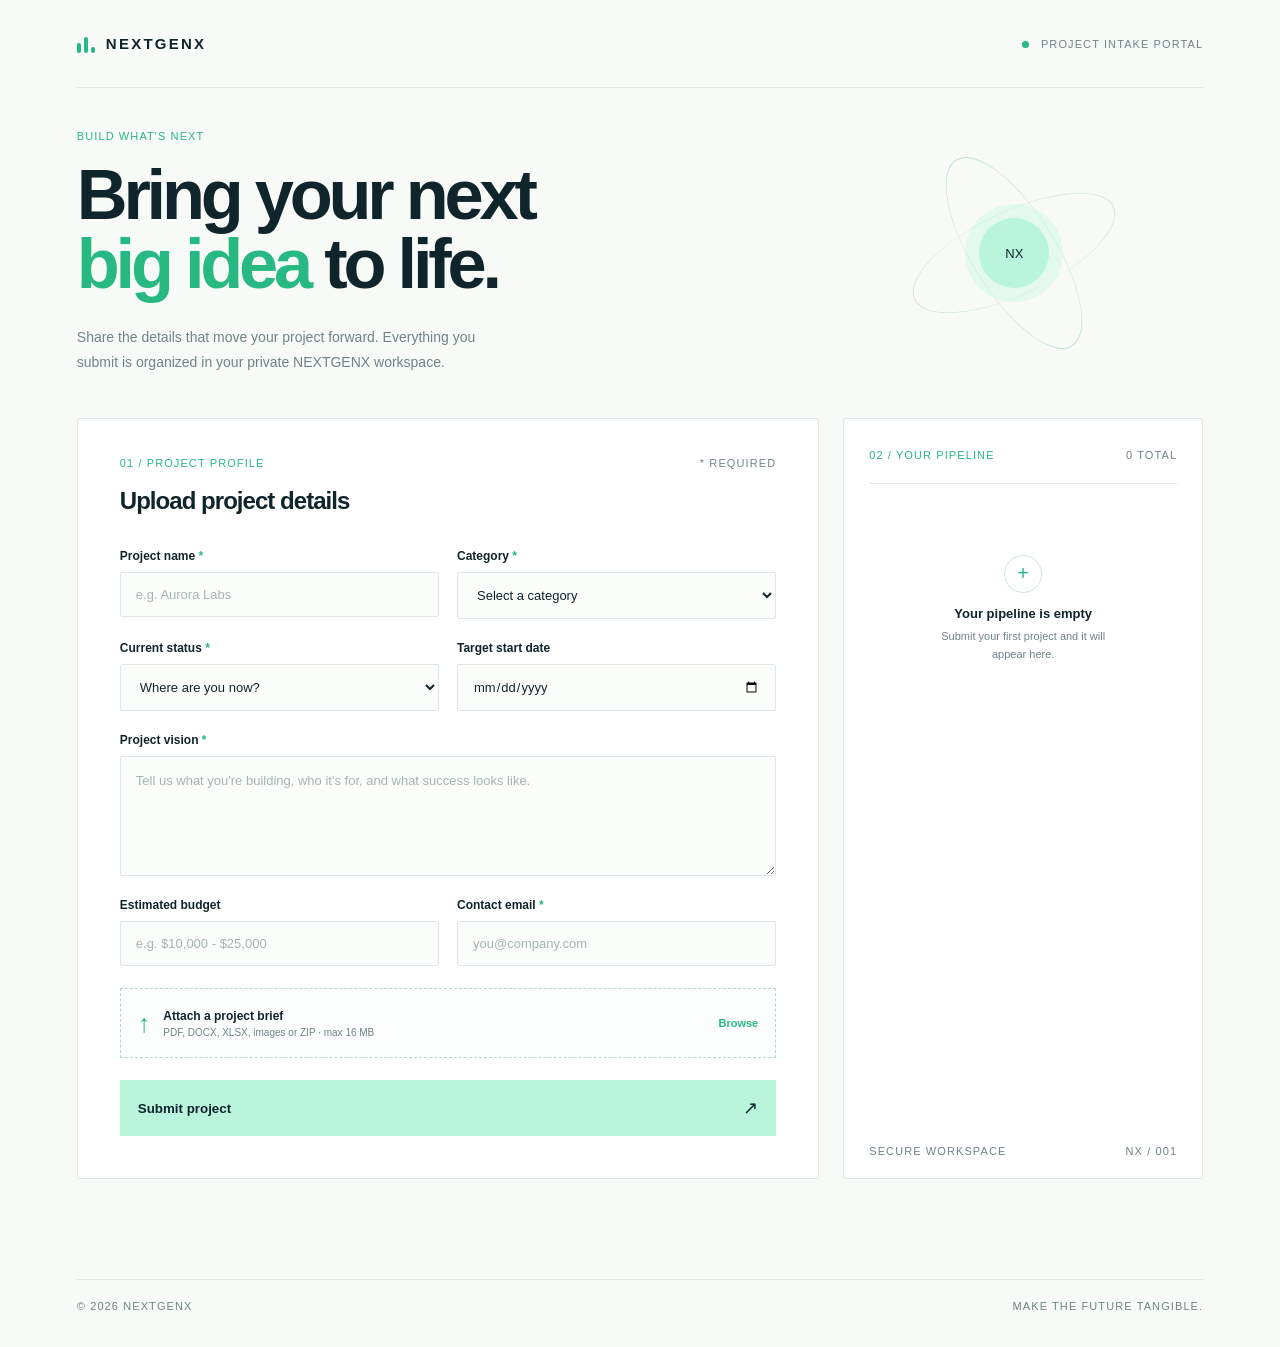
==== index.html @ 1425e34a "Publish NEXTGENX project page Co-authored-by: Copilot App <223556219+Copilot@users.noreply.github.co" ====
<!doctype html>
<html lang="en">
<head>
  <meta charset="utf-8">
  <meta name="viewport" content="width=device-width, initial-scale=1">
  <title>NEXTGENX | Project workspace</title>
  <style>
    :root {
      --ink: #10252b;
      --muted: #718388;
      --line: #dfe8e7;
      --mint: #b9f4dd;
      --mint-dark: #27b981;
      --cream: #f7faf7;
      --white: #fff;
    }

    * { box-sizing: border-box; }
    body { margin: 0; color: var(--ink); background: var(--cream); font-family: Arial, sans-serif; }
    .page-shell { max-width: 1280px; margin: auto; padding: 0 6vw; }
    .topbar { height: 88px; display: flex; align-items: center; justify-content: space-between; border-bottom: 1px solid var(--line); }
    .brand { display: flex; align-items: center; gap: 11px; color: var(--ink); font-size: 15px; font-weight: 800; letter-spacing: .15em; }
    .brand-mark { display: flex; align-items: end; gap: 3px; height: 19px; }
    .brand-mark i { display: block; width: 4px; background: var(--mint-dark); border-radius: 3px; }
    .brand-mark i:nth-child(1) { height: 10px; }
    .brand-mark i:nth-child(2) { height: 16px; }
    .brand-mark i:nth-child(3) { height: 6px; }
    .topbar-note, .project-count, .required-note, .eyebrow, .side-footer, footer {
      color: var(--muted); font-size: 11px; letter-spacing: .1em; text-transform: uppercase;
    }
    .pulse { display: inline-block; width: 7px; height: 7px; margin-right: 8px; background: var(--mint-dark); border-radius: 50%; }
    .hero { min-height: 330px; display: flex; align-items: center; justify-content: space-between; }
    .eyebrow { margin: 0 0 18px; color: var(--mint-dark); }
    h1 { margin: 0; font-size: clamp(42px, 5.5vw, 76px); line-height: .98; letter-spacing: -.06em; font-weight: 700; }
    h1 em { color: var(--mint-dark); font-style: normal; }
    .hero-copy { max-width: 430px; margin: 27px 0 0; color: var(--muted); font-size: 14px; line-height: 1.8; }
    .hero-orbit { position: relative; width: 220px; height: 220px; margin-right: 7%; }
    .orbit { position: absolute; inset: 0; border: 1px solid #cde4db; border-radius: 50%; transform: rotate(-25deg) scaleY(.38); }
    .orbit-two { transform: rotate(58deg) scaleY(.38); border-color: #b8dfd0; }
    .orbit-core { position: absolute; inset: 75px; display: grid; place-items: center; color: var(--ink); background: var(--mint); border-radius: 50%; font-size: 13px; box-shadow: 0 0 0 14px rgba(185,244,221,.32); }
    .content-grid { display: grid; grid-template-columns: minmax(0, 1.65fr) minmax(280px, .8fr); gap: 24px; padding-bottom: 100px; }
    .form-card, .side-panel { background: var(--white); border: 1px solid var(--line); border-radius: 3px; }
    .form-card { padding: 38px 42px 42px; }
    .card-heading, .side-heading { display: flex; justify-content: space-between; align-items: start; }
    h2 { margin: 0 0 34px; font-size: 24px; letter-spacing: -.04em; }
    label { display: block; margin-bottom: 22px; color: var(--ink); font-size: 12px; font-weight: 700; }
    label > span { color: var(--mint-dark); }
    input, select, textarea { display: block; width: 100%; margin-top: 9px; padding: 14px 15px; border: 1px solid var(--line); border-radius: 2px; outline: none; color: var(--ink); background: #fbfdfb; font: 13px Arial, sans-serif; }
    textarea { resize: vertical; min-height: 120px; line-height: 1.6; }
    input:focus, select:focus, textarea:focus { border-color: var(--mint-dark); box-shadow: 0 0 0 3px rgba(39,185,129,.12); }
    input::placeholder, textarea::placeholder { color: #a6b3b4; }
    .field-row { display: grid; grid-template-columns: 1fr 1fr; gap: 18px; }
    .file-drop { display: flex; align-items: center; gap: 13px; min-height: 70px; padding: 14px 17px; border: 1px dashed #b9d6cd; background: #fbfefc; cursor: pointer; }
    .file-drop input { display: none; }
    .upload-icon { color: var(--mint-dark); font-size: 25px; }
    .file-drop strong, .file-drop small { display: block; }
    .file-drop strong { color: var(--ink); font-size: 12px; }
    .file-drop small { margin-top: 4px; color: var(--muted); font-size: 10px; font-weight: 400; }
    .browse { margin-left: auto; color: var(--mint-dark); font-size: 11px; }
    .submit-button { display: flex; width: 100%; justify-content: space-between; align-items: center; margin-top: 7px; padding: 17px 18px; border: 0; color: var(--ink); background: var(--mint); cursor: pointer; font-weight: 700; }
    .submit-button:hover { background: #8de9c6; transform: translateY(-2px); }
    .submit-button b { font-size: 18px; font-weight: 400; }
    .side-panel { display: flex; min-height: 420px; flex-direction: column; padding: 30px 25px 21px; }
    .side-heading { padding-bottom: 22px; border-bottom: 1px solid var(--line); }
    .side-heading .eyebrow { margin: 0; }
    .project-list { flex: 1; }
    .project-item { display: flex; align-items: center; gap: 11px; padding: 17px 0; border-bottom: 1px solid #edf2f0; }
    .project-symbol { display: grid; width: 33px; height: 33px; place-items: center; color: var(--mint-dark); background: #e8faf2; font-size: 13px; }
    .project-meta { min-width: 0; flex: 1; }
    .project-meta h3 { overflow: hidden; margin: 0 0 5px; font-size: 12px; text-overflow: ellipsis; white-space: nowrap; }
    .project-meta p { margin: 0; color: var(--muted); font-size: 10px; }
    .project-meta p span { padding: 0 3px; color: var(--mint-dark); }
    .status-dot { width: 6px; height: 6px; background: var(--mint-dark); border-radius: 50%; }
    .empty-state { flex: 1; display: flex; min-height: 250px; flex-direction: column; justify-content: center; align-items: center; text-align: center; }
    .empty-icon { display: grid; width: 38px; height: 38px; place-items: center; margin-bottom: 13px; border: 1px solid #cde6db; border-radius: 50%; color: var(--mint-dark); font-size: 20px; }
    .empty-state h3 { margin: 0 0 7px; font-size: 13px; }
    .empty-state p { max-width: 170px; margin: 0; color: var(--muted); font-size: 11px; line-height: 1.6; }
    .side-footer, footer { display: flex; justify-content: space-between; }
    .side-footer { padding-top: 20px; }
    .notice { display: none; margin: -20px 0 24px; padding: 13px 17px; border-left: 3px solid var(--mint-dark); background: #e8faf2; font-size: 12px; }
    .notice.show { display: block; }
    footer { padding: 20px 0 35px; border-top: 1px solid var(--line); }
    @media (max-width: 800px) {
      .hero { min-height: 290px; }
      .hero-orbit { display: none; }
      .content-grid { grid-template-columns: 1fr; }
      .form-card { padding: 28px 22px; }
    }
    @media (max-width: 500px) {
      .topbar-note { display: none; }
      .field-row { grid-template-columns: 1fr; gap: 0; }
      .hero { min-height: 270px; }
    }
  </style>
</head>
<body>
  <div class="page-shell">
    <header class="topbar">
      <div class="brand"><span class="brand-mark"><i></i><i></i><i></i></span> NEXTGENX</div>
      <div class="topbar-note"><span class="pulse"></span> Project intake portal</div>
    </header>

    <main>
      <section class="hero">
        <div>
          <p class="eyebrow">BUILD WHAT'S NEXT</p>
          <h1>Bring your next<br><em>big idea</em> to life.</h1>
          <p class="hero-copy">Share the details that move your project forward. Everything you submit is organized in your private NEXTGENX workspace.</p>
        </div>
        <div class="hero-orbit" aria-hidden="true"><div class="orbit"></div><div class="orbit orbit-two"></div><div class="orbit-core">NX</div></div>
      </section>

      <div id="notice" class="notice" role="status"></div>

      <section class="content-grid">
        <div class="form-card">
          <div class="card-heading">
            <div><p class="eyebrow">01 / PROJECT PROFILE</p><h2>Upload project details</h2></div>
            <span class="required-note">* Required</span>
          </div>
          <form id="project-form">
            <div class="field-row">
              <label>Project name <span>*</span><input name="projectName" placeholder="e.g. Aurora Labs" required></label>
              <label>Category <span>*</span><select name="category" required><option value="">Select a category</option><option>Web & product</option><option>Mobile application</option><option>Brand & creative</option><option>Research & innovation</option><option>Other</option></select></label>
            </div>
            <div class="field-row">
              <label>Current status <span>*</span><select name="status" required><option value="">Where are you now?</option><option>Idea stage</option><option>In planning</option><option>In progress</option><option>Ready to launch</option></select></label>
              <label>Target start date<input name="startDate" type="date"></label>
            </div>
            <label>Project vision <span>*</span><textarea name="description" placeholder="Tell us what you're building, who it's for, and what success looks like." required></textarea></label>
            <div class="field-row">
              <label>Estimated budget<input name="budget" placeholder="e.g. $10,000 - $25,000"></label>
              <label>Contact email <span>*</span><input name="email" type="email" placeholder="you@company.com" required></label>
            </div>
            <label class="file-drop" for="attachment">
              <span class="upload-icon">↑</span>
              <span><strong id="file-name">Attach a project brief</strong><small>PDF, DOCX, XLSX, images or ZIP · max 16 MB</small></span>
              <input id="attachment" name="attachment" type="file" accept=".pdf,.doc,.docx,.xls,.xlsx,.png,.jpg,.jpeg,.zip">
              <span class="browse">Browse</span>
            </label>
            <button class="submit-button" type="submit"><span>Submit project</span><b>↗</b></button>
          </form>
        </div>

        <aside class="side-panel">
          <div class="side-heading"><p class="eyebrow">02 / YOUR PIPELINE</p><span id="project-count" class="project-count">0 total</span></div>
          <div id="project-list" class="project-list"></div>
          <div class="side-footer"><span>SECURE WORKSPACE</span><span>NX / 001</span></div>
        </aside>
      </section>
    </main>
    <footer><span>© 2026 NEXTGENX</span><span>Make the future tangible.</span></footer>
  </div>

  <script>
    const form = document.querySelector("#project-form");
    const list = document.querySelector("#project-list");
    const count = document.querySelector("#project-count");
    const notice = document.querySelector("#notice");
    const fileInput = document.querySelector("#attachment");
    const fileName = document.querySelector("#file-name");

    function getProjects() {
      return JSON.parse(localStorage.getItem("nextgenx-projects") || "[]");
    }

    function renderProjects() {
      const projects = getProjects();
      count.textContent = `${projects.length} total`;
      if (!projects.length) {
        list.innerHTML = '<div class="empty-state"><div class="empty-icon">+</div><h3>Your pipeline is empty</h3><p>Submit your first project and it will appear here.</p></div>';
        return;
      }
      list.innerHTML = projects.map(project => `
        <article class="project-item">
          <div class="project-symbol">${project.projectName.charAt(0).toUpperCase()}</div>
          <div class="project-meta"><h3>${escapeHtml(project.projectName)}</h3><p>${escapeHtml(project.category)} <span>·</span> ${escapeHtml(project.status)}</p></div>
          <span class="status-dot"></span>
        </article>
      `).join("");
    }

    function escapeHtml(value) {
      return value.replace(/[&<>"']/g, character => ({ "&": "&amp;", "<": "&lt;", ">": "&gt;", '"': "&quot;", "'": "&#039;" })[character]);
    }

    fileInput.addEventListener("change", () => {
      if (fileInput.files.length) fileName.textContent = fileInput.files[0].name;
    });

    form.addEventListener("submit", event => {
      event.preventDefault();
      const data = Object.fromEntries(new FormData(form));
      const projects = getProjects();
      projects.unshift(data);
      localStorage.setItem("nextgenx-projects", JSON.stringify(projects));
      form.reset();
      fileName.textContent = "Attach a project brief";
      notice.textContent = "Project details uploaded successfully.";
      notice.classList.add("show");
      renderProjects();
      setTimeout(() => notice.classList.remove("show"), 4000);
    });

    renderProjects();
  </script>
</body>
</html>
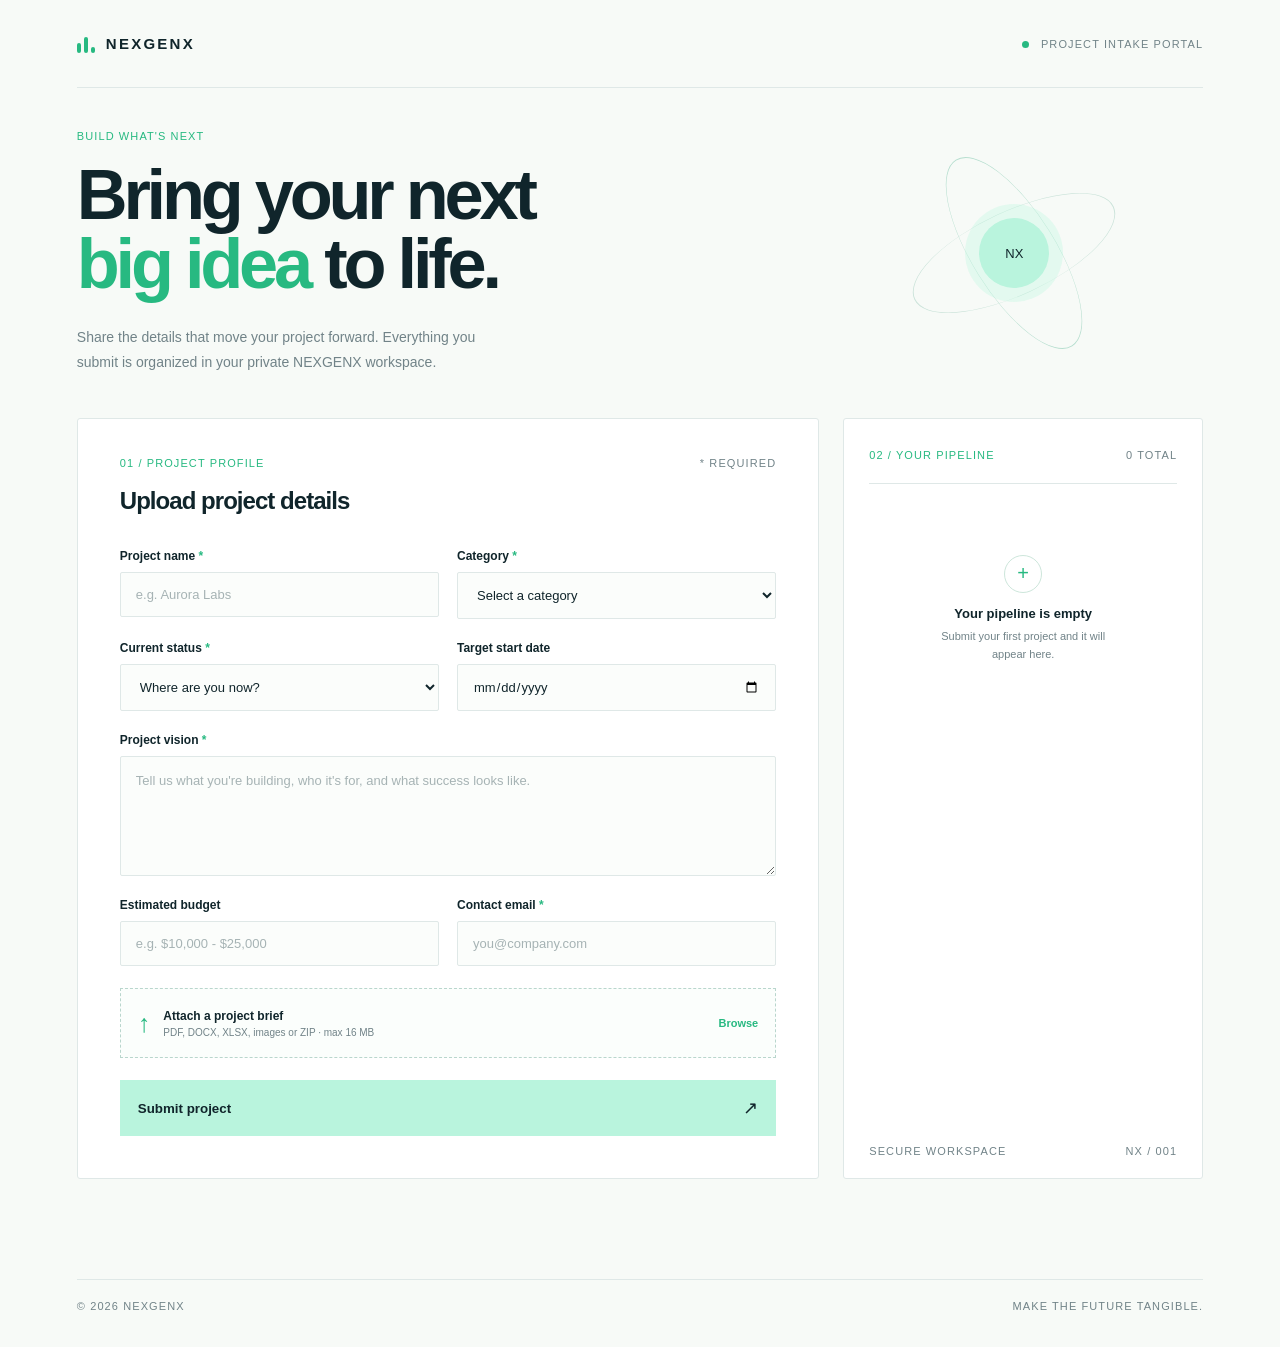
==== commit 525c0c72: "Rename branding to NEXGENX Co-authored-by: Copilot App <223556219+Copilot@users.noreply.github.com>" ====
--- a/index.html
+++ b/index.html
@@ -3,7 +3,7 @@
 <head>
   <meta charset="utf-8">
   <meta name="viewport" content="width=device-width, initial-scale=1">
-  <title>NEXTGENX | Project workspace</title>
+  <title>NEXGENX | Project workspace</title>
   <style>
     :root {
       --ink: #10252b;
@@ -96,7 +96,7 @@
 <body>
   <div class="page-shell">
     <header class="topbar">
-      <div class="brand"><span class="brand-mark"><i></i><i></i><i></i></span> NEXTGENX</div>
+      <div class="brand"><span class="brand-mark"><i></i><i></i><i></i></span> NEXGENX</div>
       <div class="topbar-note"><span class="pulse"></span> Project intake portal</div>
     </header>
 
@@ -105,7 +105,7 @@
         <div>
           <p class="eyebrow">BUILD WHAT'S NEXT</p>
           <h1>Bring your next<br><em>big idea</em> to life.</h1>
-          <p class="hero-copy">Share the details that move your project forward. Everything you submit is organized in your private NEXTGENX workspace.</p>
+          <p class="hero-copy">Share the details that move your project forward. Everything you submit is organized in your private NEXGENX workspace.</p>
         </div>
         <div class="hero-orbit" aria-hidden="true"><div class="orbit"></div><div class="orbit orbit-two"></div><div class="orbit-core">NX</div></div>
       </section>
@@ -149,7 +149,7 @@
         </aside>
       </section>
     </main>
-    <footer><span>© 2026 NEXTGENX</span><span>Make the future tangible.</span></footer>
+    <footer><span>© 2026 NEXGENX</span><span>Make the future tangible.</span></footer>
   </div>
 
   <script>
@@ -161,7 +161,7 @@
     const fileName = document.querySelector("#file-name");
 
     function getProjects() {
-      return JSON.parse(localStorage.getItem("nextgenx-projects") || "[]");
+      return JSON.parse(localStorage.getItem("nexgenx-projects") || "[]");
     }
 
     function renderProjects() {
@@ -193,7 +193,7 @@
       const data = Object.fromEntries(new FormData(form));
       const projects = getProjects();
       projects.unshift(data);
-      localStorage.setItem("nextgenx-projects", JSON.stringify(projects));
+      localStorage.setItem("nexgenx-projects", JSON.stringify(projects));
       form.reset();
       fileName.textContent = "Attach a project brief";
       notice.textContent = "Project details uploaded successfully.";
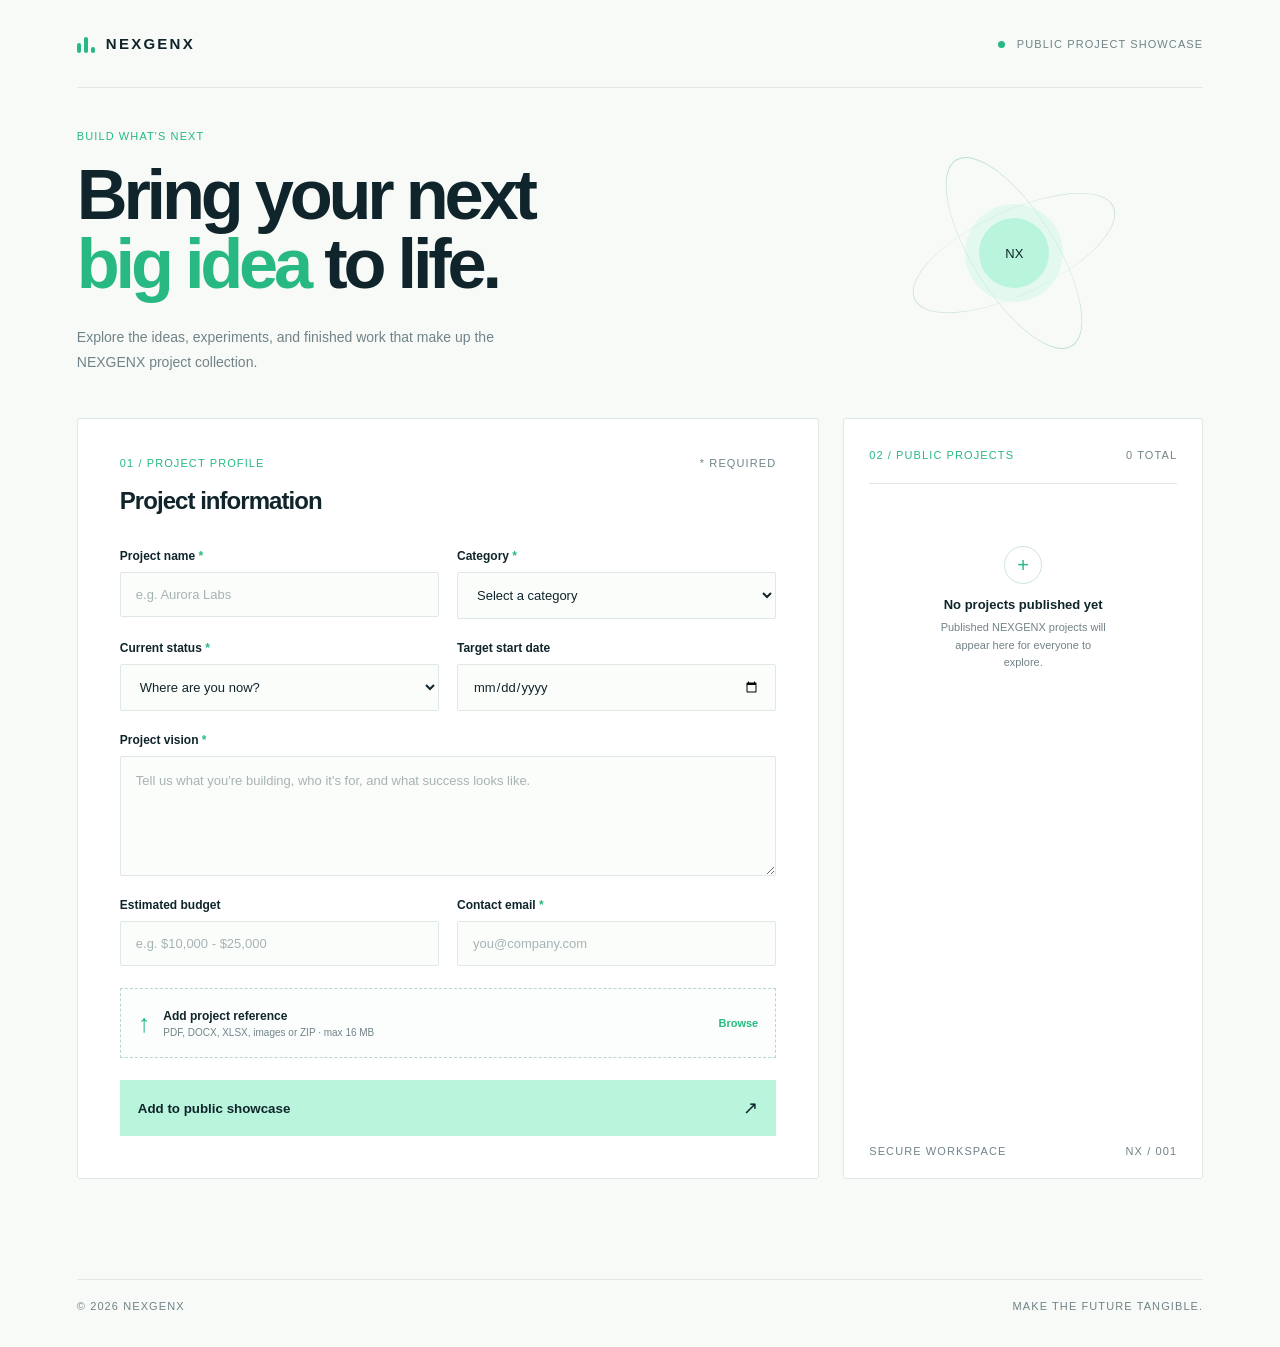
==== commit c82fff52: "Reframe site as public project showcase Co-authored-by: Copilot App <223556219+Copilot@users.noreply" ====
--- a/index.html
+++ b/index.html
@@ -97,7 +97,7 @@
   <div class="page-shell">
     <header class="topbar">
       <div class="brand"><span class="brand-mark"><i></i><i></i><i></i></span> NEXGENX</div>
-      <div class="topbar-note"><span class="pulse"></span> Project intake portal</div>
+      <div class="topbar-note"><span class="pulse"></span> Public project showcase</div>
     </header>
 
     <main>
@@ -105,7 +105,7 @@
         <div>
           <p class="eyebrow">BUILD WHAT'S NEXT</p>
           <h1>Bring your next<br><em>big idea</em> to life.</h1>
-          <p class="hero-copy">Share the details that move your project forward. Everything you submit is organized in your private NEXGENX workspace.</p>
+          <p class="hero-copy">Explore the ideas, experiments, and finished work that make up the NEXGENX project collection.</p>
         </div>
         <div class="hero-orbit" aria-hidden="true"><div class="orbit"></div><div class="orbit orbit-two"></div><div class="orbit-core">NX</div></div>
       </section>
@@ -115,7 +115,7 @@
       <section class="content-grid">
         <div class="form-card">
           <div class="card-heading">
-            <div><p class="eyebrow">01 / PROJECT PROFILE</p><h2>Upload project details</h2></div>
+            <div><p class="eyebrow">01 / PROJECT PROFILE</p><h2>Project information</h2></div>
             <span class="required-note">* Required</span>
           </div>
           <form id="project-form">
@@ -134,16 +134,16 @@
             </div>
             <label class="file-drop" for="attachment">
               <span class="upload-icon">↑</span>
-              <span><strong id="file-name">Attach a project brief</strong><small>PDF, DOCX, XLSX, images or ZIP · max 16 MB</small></span>
+              <span><strong id="file-name">Add project reference</strong><small>PDF, DOCX, XLSX, images or ZIP · max 16 MB</small></span>
               <input id="attachment" name="attachment" type="file" accept=".pdf,.doc,.docx,.xls,.xlsx,.png,.jpg,.jpeg,.zip">
               <span class="browse">Browse</span>
             </label>
-            <button class="submit-button" type="submit"><span>Submit project</span><b>↗</b></button>
+            <button class="submit-button" type="submit"><span>Add to public showcase</span><b>↗</b></button>
           </form>
         </div>
 
         <aside class="side-panel">
-          <div class="side-heading"><p class="eyebrow">02 / YOUR PIPELINE</p><span id="project-count" class="project-count">0 total</span></div>
+          <div class="side-heading"><p class="eyebrow">02 / PUBLIC PROJECTS</p><span id="project-count" class="project-count">0 projects</span></div>
           <div id="project-list" class="project-list"></div>
           <div class="side-footer"><span>SECURE WORKSPACE</span><span>NX / 001</span></div>
         </aside>
@@ -168,7 +168,7 @@
       const projects = getProjects();
       count.textContent = `${projects.length} total`;
       if (!projects.length) {
-        list.innerHTML = '<div class="empty-state"><div class="empty-icon">+</div><h3>Your pipeline is empty</h3><p>Submit your first project and it will appear here.</p></div>';
+        list.innerHTML = '<div class="empty-state"><div class="empty-icon">+</div><h3>No projects published yet</h3><p>Published NEXGENX projects will appear here for everyone to explore.</p></div>';
         return;
       }
       list.innerHTML = projects.map(project => `
@@ -195,8 +195,8 @@
       projects.unshift(data);
       localStorage.setItem("nexgenx-projects", JSON.stringify(projects));
       form.reset();
-      fileName.textContent = "Attach a project brief";
-      notice.textContent = "Project details uploaded successfully.";
+      fileName.textContent = "Add project reference";
+      notice.textContent = "Project added to the public showcase.";
       notice.classList.add("show");
       renderProjects();
       setTimeout(() => notice.classList.remove("show"), 4000);
